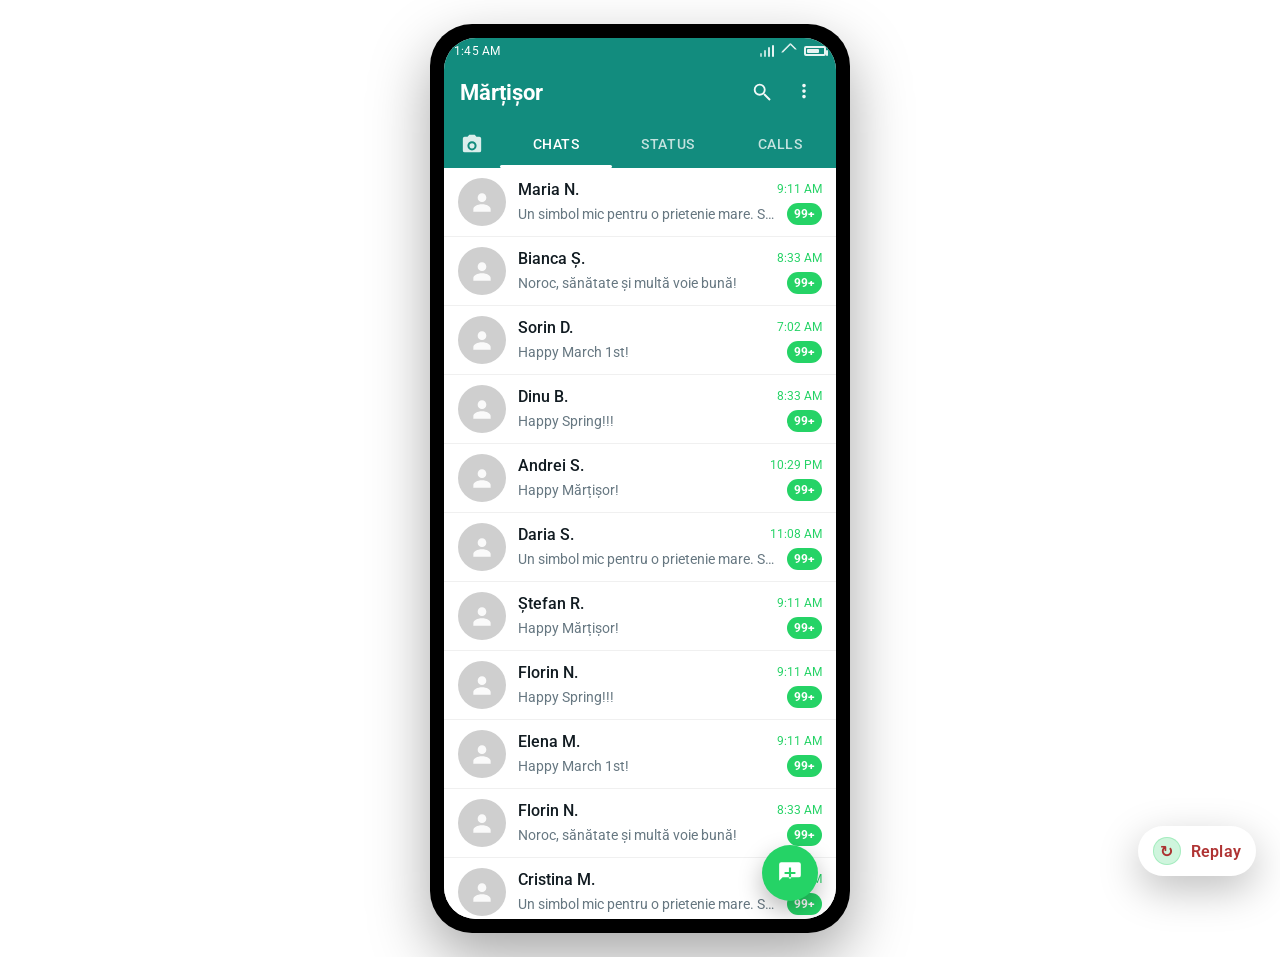
==== index.html @ 16ce92d0 "Add files via upload" ====
<!doctype html>
<html lang="en">
<head>
  <meta charset="utf-8" />
  <meta name="viewport" content="width=device-width, initial-scale=1" />
  <title>Mărțișor — WhatsApp-style mock</title>

  <link rel="preconnect" href="https://fonts.googleapis.com">
  <link rel="preconnect" href="https://fonts.gstatic.com" crossorigin>
  <link href="https://fonts.googleapis.com/css2?family=Roboto:wght@400;500;700&display=swap" rel="stylesheet">

  <link rel="stylesheet" href="styles.css" />

  <!-- Tally popup embed (RSVP) -->
  <script async src="https://tally.so/widgets/embed.js"></script>
</head>
<body>
  <div class="stage">
    <div class="phone" aria-label="Phone mock">
      <div class="app" id="app">
        <!-- LIST PAGE -->
        <section class="page page--list is-active" id="pageList" aria-label="Chat list">
          <div class="statusbar">
            <div class="statusbar__time" spellcheck="false">12:30</div>
            <div class="statusbar__icons" aria-hidden="true">
              <div class="sig">
                <span></span><span></span><span></span><span></span>
              </div>
              <div class="wifi"></div>
              <div class="battery">
                <div class="battery__level"></div>
              </div>
            </div>
          </div>

          <header class="appbar">
            <div class="appbar__title" spellcheck="false">Mărțișor</div>
            <div class="appbar__actions">
              <button class="iconbtn" type="button" aria-label="Search">
                <svg viewBox="0 0 24 24" aria-hidden="true"><path d="M15.5 14h-.79l-.28-.27A6.471 6.471 0 0 0 16 9.5 6.5 6.5 0 1 0 9.5 16a6.471 6.471 0 0 0 4.23-1.57l.27.28v.79L20 21.49 21.49 20 15.5 14Zm-6 0C7.01 14 5 11.99 5 9.5S7.01 5 9.5 5 14 7.01 14 9.5 11.99 14 9.5 14Z"/></svg>
              </button>
              <button class="iconbtn" type="button" aria-label="Menu">
                <svg viewBox="0 0 24 24" aria-hidden="true"><path d="M12 7a2 2 0 1 0 0-4 2 2 0 0 0 0 4Zm0 2a2 2 0 1 0 0 4 2 2 0 0 0 0-4Zm0 6a2 2 0 1 0 0 4 2 2 0 0 0 0-4Z"/></svg>
              </button>
            </div>
          </header>

          <nav class="tabs" aria-label="Tabs">
            <div class="tab tab--camera" aria-label="Camera">
              <svg viewBox="0 0 24 24" aria-hidden="true"><path d="M9 2 7.17 4H4a2 2 0 0 0-2 2v13a2 2 0 0 0 2 2h16a2 2 0 0 0 2-2V6a2 2 0 0 0-2-2h-3.17L15 2H9Zm3 17a5 5 0 1 1 0-10 5 5 0 0 1 0 10Zm0-2.2a2.8 2.8 0 1 0 0-5.6 2.8 2.8 0 0 0 0 5.6Z"/></svg>
            </div>
            <div class="tab is-active">
              <span spellcheck="false">CHATS</span>
            </div>
            <div class="tab">
              <span spellcheck="false">STATUS</span>
            </div>
            <div class="tab">
              <span spellcheck="false">CALLS</span>
            </div>
            <div class="tab-indicator"></div>
          </nav>

          <main class="list" id="chatList" aria-label="Chats"></main>

          <button class="fab" type="button" aria-label="New message">
            <svg viewBox="0 0 24 24" aria-hidden="true"><path d="M20 2H4a2 2 0 0 0-2 2v15.17L5.17 16H20a2 2 0 0 0 2-2V4a2 2 0 0 0-2-2Zm-9 11H7v-2h4V7h2v4h4v2h-4v4h-2v-4Z"/></svg>
          </button>
        </section>

        <!-- CHAT PAGE -->
        <section class="page page--chat" id="pageChat" aria-label="Chat view">
          <div class="statusbar statusbar--chat">
            <div class="statusbar__time" spellcheck="false">12:30</div>
            <div class="statusbar__icons" aria-hidden="true">
              <div class="sig">
                <span></span><span></span><span></span><span></span>
              </div>
              <div class="wifi"></div>
              <div class="battery">
                <div class="battery__level"></div>
              </div>
            </div>
          </div>

          <header class="chatbar">
            <button class="iconbtn iconbtn--back" id="backBtn" type="button" aria-label="Back">
              <svg viewBox="0 0 24 24" aria-hidden="true"><path d="M20 11H7.83l5.59-5.59L12 4l-8 8 8 8 1.41-1.41L7.83 13H20v-2Z"/></svg>
            </button>

            <div class="chatbar__avatar" id="chatAvatar">
              <img id="chatAvatarImg" src="images/a.jpg" alt="" />
              <div class="avatar-fallback" aria-hidden="true">
                <svg viewBox="0 0 24 24"><path d="M12 12a4 4 0 1 0-4-4 4 4 0 0 0 4 4Zm0 2c-4.42 0-8 2-8 4.5V21h16v-2.5C20 16 16.42 14 12 14Z"/></svg>
              </div>
            </div>

            <div class="chatbar__meta">
              <div class="chatbar__name" id="chatName" spellcheck="false">Hex House</div>
              <div class="chatbar__status" id="chatStatus" spellcheck="false">online</div>
            </div>

            <div class="chatbar__actions">
              <button class="iconbtn" type="button" aria-label="Video call">
                <svg viewBox="0 0 24 24" aria-hidden="true"><path d="M17 10.5V7a2 2 0 0 0-2-2H5a2 2 0 0 0-2 2v10a2 2 0 0 0 2 2h10a2 2 0 0 0 2-2v-3.5l4 4v-11l-4 4Z"/></svg>
              </button>
              <button class="iconbtn" type="button" aria-label="Call">
                <svg viewBox="0 0 24 24" aria-hidden="true"><path d="M6.62 10.79a15.05 15.05 0 0 0 6.59 6.59l2.2-2.2a1 1 0 0 1 1-.24 11.36 11.36 0 0 0 3.56.57 1 1 0 0 1 1 1V20a1 1 0 0 1-1 1A17 17 0 0 1 3 4a1 1 0 0 1 1-1h3.5a1 1 0 0 1 1 1 11.36 11.36 0 0 0 .57 3.56 1 1 0 0 1-.25 1Z"/></svg>
              </button>
              <button class="iconbtn" type="button" aria-label="Menu">
                <svg viewBox="0 0 24 24" aria-hidden="true"><path d="M12 7a2 2 0 1 0 0-4 2 2 0 0 0 0 4Zm0 2a2 2 0 1 0 0 4 2 2 0 0 0 0-4Zm0 6a2 2 0 1 0 0 4 2 2 0 0 0 0-4Z"/></svg>
              </button>
            </div>
          </header>

          <main class="chat" aria-label="Messages">
            <div class="chat__bg" aria-hidden="true"></div>

            <div class="chat__content" id="chatContent">
              <div class="daychip" spellcheck="false">TODAY</div>

              <!-- Outgoing: photo message (keep the green text + martisor gif) -->
              <div class="msg msg--outgoing">
                <div class="bubble bubble--outgoing">
                  <div class="photo">
                    <img src="images/martisor.gif" alt="Happy Mărțișor gif" onerror="this.closest('.photo').classList.add('is-missing')" />
                    <div class="photo__missing" aria-hidden="true">
                      <svg viewBox="0 0 24 24"><path d="M21 19V5a2 2 0 0 0-2-2H5a2 2 0 0 0-2 2v14a2 2 0 0 0 2 2h14a2 2 0 0 0 2-2ZM8.5 13.5 11 16.01l3.5-4.5L19 18H5l3.5-4.5Z"/></svg>
                    </div>
                  </div>
                  <div class="bubble__caption" spellcheck="false">Happy Mărțișor!</div>
                  <div class="bubble__meta">
                    <span class="bubble__time" spellcheck="false">16:40</span>
                    <span class="ticks" aria-hidden="true">
                      <svg viewBox="0 0 24 24"><path d="M1.7 12.3 0.3 13.7 6 19.4 8.8 16.6 7.4 15.2 6 16.6 1.7 12.3Zm21.7-6.6-1.4-1.4-12 12L7.4 13.7 6 15.1 10 19.1 23.4 5.7Z"/></svg>
                    </span>
                  </div>
                </div>
              </div>

              <!-- Dynamic incoming messages mount -->
              <div id="dynamicMount" aria-label="Incoming messages"></div>
            </div>
          </main>

          <footer class="composer" aria-label="Message composer">
            <button class="iconbtn composer__btn" type="button" aria-label="Emoji">
              <svg viewBox="0 0 24 24" aria-hidden="true"><path d="M12 22a10 10 0 1 0-10-10 10 10 0 0 0 10 10Zm0-18a8 8 0 1 1-8 8 8 8 0 0 1 8-8Zm-4 8a1.5 1.5 0 1 0-1.5-1.5A1.5 1.5 0 0 0 8 12Zm8 0a1.5 1.5 0 1 0-1.5-1.5A1.5 1.5 0 0 0 16 12Zm-8.4 3.2 1.4 1.4a4.95 4.95 0 0 0 7 0l1.4-1.4a6.94 6.94 0 0 1-9.8 0Z"/></svg>
            </button>

            <div class="composer__field" spellcheck="false">Type a message</div>

            <button class="iconbtn composer__btn" type="button" aria-label="Attach">
              <svg viewBox="0 0 24 24" aria-hidden="true"><path d="M16.5 6.5v9a4.5 4.5 0 1 1-9 0v-10a3 3 0 0 1 6 0v9a1.5 1.5 0 1 1-3 0V7h-2v7.5a3.5 3.5 0 1 0 7 0v-9a5 5 0 0 0-10 0v10a6.5 6.5 0 1 0 13 0v-9Z"/></svg>
            </button>

            <button class="mic" type="button" aria-label="Voice">
              <svg viewBox="0 0 24 24" aria-hidden="true"><path d="M12 14a3 3 0 0 0 3-3V5a3 3 0 0 0-6 0v6a3 3 0 0 0 3 3Zm5-3a5 5 0 0 1-10 0H5a7 7 0 0 0 6 6.92V21h2v-3.08A7 7 0 0 0 19 11Z"/></svg>
            </button>
          </footer>
        </section>
      </div>
    </div>

    <!-- Outside-the-phone control -->
    <button class="replay" id="replayBtn" type="button" aria-label="Replay animation">
      <span class="replay__icon" aria-hidden="true">↻</span>
      Replay
    </button>
  </div>

  <script src="app.js"></script>
</body>
</html>
---- styles.css ----
:root{
  --wa-green:#128C7E;
  --wa-green-dark:#0B6E63;
  --wa-accent:#25D366;
  --wa-bg:#ffffff;
  --wa-text:#111b21;
  --wa-sub:#667781;
  --wa-divider:rgba(0,0,0,.06);
  --bubble-out:#DCF8C6;
  --bubble-in:#ffffff;
  --chat-bg:#E5DDD5;
  --shadow:0 24px 60px rgba(0,0,0,.35);
}

*{box-sizing:border-box}
html,body{height:100%}
body{
  margin:0;
  font-family:Roboto, system-ui, -apple-system, Segoe UI, Arial, sans-serif;
  background:#ffffff;
  color:var(--wa-text);
}

.stage{
  min-height:100%;
  display:flex;
  align-items:center;
  justify-content:center;
  gap:24px;
  padding:24px;
  flex-wrap:wrap;
}

.panel{
  width:min(340px, 92vw);
  color:rgba(255, 255, 255, 0.92);
  font-size:14px;
  order:2;
}

.panel__card{
  background:rgba(255,255,255,.06);
  border:1px solid rgba(255,255,255,.10);
  border-radius:18px;
  padding:16px;
  box-shadow:0 18px 50px rgba(0,0,0,.25);
}

.panel__title{
  font-size:12px;
  font-weight:700;
  letter-spacing:.9px;
  text-transform:uppercase;
  opacity:.85;
  margin-bottom:12px;
}

.toggle{
  display:flex;
  align-items:center;
  gap:12px;
  cursor:pointer;
  user-select:none;
}

.toggle input{
  position:absolute;
  opacity:0;
  pointer-events:none;
}

.toggle__ui{
  width:46px;
  height:28px;
  border-radius:14px;
  background:rgba(255,255,255,.22);
  position:relative;
  flex:0 0 auto;
  box-shadow:inset 0 0 0 1px rgba(255,255,255,.08);
  transition:background 160ms ease;
}

.toggle__ui:before{
  content:"";
  position:absolute;
  top:4px;
  left:4px;
  width:20px;
  height:20px;
  border-radius:10px;
  background:#000000;
  box-shadow:0 4px 10px rgba(0,0,0,.25);
  transition:transform 160ms ease;
}

.toggle input:checked + .toggle__ui{
  background:var(--wa-accent);
}

.toggle input:checked + .toggle__ui:before{
  transform:translateX(18px);
}

.toggle__text{
  line-height:1.25;
  color:rgba(111, 111, 111, 0.92);
}

.panel__hint{
  margin-top:10px;
  font-size:12px;
  color:rgba(255,255,255,.65);
  line-height:1.35;
}

.phone{
  width:min(420px, 92vw);
  aspect-ratio: 390 / 844;
  height:auto;
  border-radius:42px;
  background:#000;
  box-shadow:var(--shadow);
  padding:14px;
  position:relative;
  order:1;
}

.app{
  position:relative;
  width:100%;
  height:100%;
  border-radius:32px;
  overflow:hidden;
  background:var(--wa-bg);
}

.page{
  position:absolute;
  inset:0;
  display:flex;
  flex-direction:column;
  will-change:transform;
  transition:transform 520ms cubic-bezier(.2,.8,.2,1);
}
.page--list{ transform:translateX(0); }
.page--chat{ transform:translateX(100%); }

.app.show-chat .page--list{ transform:translateX(-100%); }
.app.show-chat .page--chat{ transform:translateX(0); }

.statusbar{
  height:26px;
  padding:0 10px;
  display:flex;
  align-items:center;
  justify-content:space-between;
  background:var(--wa-green);
  color:#fff;
  font-size:12px;
  letter-spacing:.2px;
}
.statusbar__icons{
  display:flex;
  align-items:center;
  gap:8px;
}

.sig{ display:flex; align-items:flex-end; gap:2px; height:12px;}
.sig span{
  width:2px; background:rgba(255,255,255,.9); border-radius:1px;
}
.sig span:nth-child(1){height:4px; opacity:.7}
.sig span:nth-child(2){height:7px; opacity:.8}
.sig span:nth-child(3){height:10px; opacity:.9}
.sig span:nth-child(4){height:12px;}

.wifi{
  width:14px; height:10px;
  border:2px solid rgba(255,255,255,.9);
  border-bottom-color:transparent;
  border-left-color:transparent;
  transform:rotate(-45deg);
  border-radius:2px;
  opacity:.9;
}

.battery{
  width:22px; height:10px;
  border:2px solid rgba(255,255,255,.9);
  border-radius:2px;
  position:relative;
}
.battery:after{
  content:"";
  position:absolute;
  right:-4px; top:2px;
  width:2px; height:6px;
  background:rgba(255,255,255,.9);
  border-radius:1px;
}
.battery__level{
  position:absolute;
  inset:1px 5px 1px 1px;
  background:rgba(255,255,255,.9);
  border-radius:1px;
}

.appbar{
  height:56px;
  background:var(--wa-green);
  color:#fff;
  padding:0 12px 0 16px;
  display:flex;
  align-items:center;
  justify-content:space-between;
}
.appbar__title{
  font-size:22px;
  font-weight:700;
}
.appbar__actions{
  display:flex;
  gap:2px;
}

.iconbtn{
  width:40px; height:40px;
  border:0;
  background:transparent;
  color:#fff;
  display:grid;
  place-items:center;
  border-radius:20px;
  cursor:pointer;
}
.iconbtn svg{ width:22px; height:22px; fill:rgba(255,255,255,.95); }
.iconbtn:active{ background:rgba(255,255,255,.14); }

.tabs{
  position:relative;
  height:48px;
  background:var(--wa-green);
  color:rgba(255,255,255,.75);
  display:flex;
  align-items:center;
  font-size:14px;
  font-weight:500;
  letter-spacing:.6px;
}
.tab{
  flex:1;
  display:flex;
  align-items:center;
  justify-content:center;
  text-transform:uppercase;
  height:100%;
}
.tab--camera{
  flex:0 0 56px;
}
.tab--camera svg{ width:22px; height:22px; fill:rgba(255,255,255,.85); }
.tab.is-active{ color:#fff; }
.tab-indicator{
  position:absolute;
  left:56px;
  bottom:0;
  height:3px;
  width:calc((100% - 56px) / 3);
  background:#fff;
  border-radius:2px;
}

.list{
  flex:1;
  overflow:auto;
  background:#fff;
  padding-bottom:88px;
}

.row{
  display:flex;
  align-items:center;
  padding:10px 14px;
  gap:12px;
  cursor:pointer;
  user-select:none;
}
.row + .row{ border-top:1px solid var(--wa-divider); }

.row.is-entering{
  opacity:0;
  transform:translateY(-16px);
}
.row.is-entered{
  opacity:1;
  transform:translateY(0);
  transition:opacity 260ms ease, transform 260ms ease;
}
.row.is-selected{
  background:rgba(37,211,102,.10);
}

.avatar{
  width:48px;
  height:48px;
  position:relative;
  border-radius:50%;
  overflow:hidden;
  flex:0 0 48px;
  background:#cfcfcf;
}
.avatar img{
  width:100%; height:100%;
  object-fit:cover;
  border-radius:50%;
  display:block;
}
.avatar .avatar-fallback{
  position:absolute; inset:0;
  display:none;
  align-items:center;
  justify-content:center;
}
.avatar .avatar-fallback svg{
  width:26px; height:26px;
  fill:rgba(255,255,255,.9);
}
.avatar.is-missing img{ display:none; }
.avatar.is-missing .avatar-fallback{ display:flex; }

.row__main{
  flex:1;
  min-width:0;
  display:flex;
  flex-direction:column;
  gap:4px;
}
.row__top{
  display:flex;
  align-items:center;
  justify-content:space-between;
  gap:10px;
}
.row__name{
  font-size:16px;
  font-weight:500;
  white-space:nowrap;
  overflow:hidden;
  text-overflow:ellipsis;
}
.row__time{
  font-size:12px;
  color:var(--wa-accent);
  flex:0 0 auto;
}
.row__bottom{
  display:flex;
  align-items:center;
  justify-content:space-between;
  gap:10px;
}
.row__preview{
  font-size:14px;
  color:var(--wa-sub);
  white-space:nowrap;
  overflow:hidden;
  text-overflow:ellipsis;
}
.row__meta{
  display:flex;
  align-items:center;
  gap:6px;
  flex:0 0 auto;
}
.badge{
  background:var(--wa-accent);
  color:#fff;
  font-size:12px;
  font-weight:700;
  padding:0 7px;
  min-width:22px;
  height:22px;
  border-radius:11px;
  display:grid;
  place-items:center;
}
.pin{
  width:16px; height:16px;
  fill:rgba(0,0,0,.35);
}

.fab{
  position:absolute;
  right:18px;
  bottom:18px;
  width:56px; height:56px;
  border-radius:28px;
  border:0;
  background:var(--wa-accent);
  box-shadow:0 10px 24px rgba(0,0,0,.28);
  display:grid;
  place-items:center;
  cursor:pointer;
}
.fab svg{ width:26px; height:26px; fill:#fff; }

.chatbar{
  height:56px;
  background:var(--wa-green);
  color:#fff;
  display:flex;
  align-items:center;
  padding:0 8px;
  gap:10px;
}
.iconbtn--back{ width:44px; }
.chatbar__avatar{
  width:36px; height:36px;
  border-radius:50%;
  overflow:hidden;
  position:relative;
  background:#cfcfcf;
  flex:0 0 36px;
}
.chatbar__avatar img{ width:100%; height:100%; object-fit:cover; display:block; }
.chatbar__avatar .avatar-fallback{
  position:absolute; inset:0;
  display:none;
  align-items:center;
  justify-content:center;
}
.chatbar__avatar .avatar-fallback svg{ width:20px; height:20px; fill:rgba(255,255,255,.9); }
.chatbar__avatar.is-missing img{ display:none; }
.chatbar__avatar.is-missing .avatar-fallback{ display:flex; }

.chatbar__meta{
  min-width:0;
  flex:1;
  display:flex;
  flex-direction:column;
  gap:2px;
}
.chatbar__name{
  font-size:16px;
  font-weight:500;
  white-space:nowrap;
  overflow:hidden;
  text-overflow:ellipsis;
}
.chatbar__status{
  font-size:12px;
  opacity:.85;
  white-space:nowrap;
  overflow:hidden;
  text-overflow:ellipsis;
}
.chatbar__actions{
  display:flex;
  gap:2px;
}

.chat{
  flex:1;
  position:relative;
  overflow:auto;
  background:var(--chat-bg);
}
.chat__bg{
  position:absolute;
  inset:0;
  background:
    radial-gradient(circle at 20% 20%, rgba(255,255,255,.22) 0 2px, transparent 2px 24px),
    radial-gradient(circle at 80% 40%, rgba(255,255,255,.18) 0 2px, transparent 2px 26px),
    radial-gradient(circle at 40% 80%, rgba(255,255,255,.20) 0 2px, transparent 2px 22px),
    linear-gradient(0deg, rgba(0,0,0,.03), rgba(0,0,0,.03));
  background-size: 120px 120px, 140px 140px, 110px 110px, 100% 100%;
  opacity:.55;
  pointer-events:none;
}
.chat__content{
  position:relative;
  padding:12px 10px 96px;
}

.daychip{
  margin:8px auto 14px;
  width:max-content;
  padding:4px 10px;
  border-radius:8px;
  font-size:12px;
  background:rgba(255,255,255,.65);
  color:#3b4a54;
  box-shadow:0 1px 0 rgba(0,0,0,.06);
}

.msg{
  display:flex;
  margin:8px 0;
}
.msg--incoming{ justify-content:flex-start; }
.msg--outgoing{ justify-content:flex-end; }

.bubble{
  max-width:min(78%, 310px);
  padding:8px 10px 6px;
  border-radius:10px;
  position:relative;
  box-shadow:0 1px 0 rgba(0,0,0,.08);
}
.bubble--incoming{
  background:var(--bubble-in);
  border-top-left-radius:2px;
}
.bubble--outgoing{
  background:var(--bubble-out);
  border-top-right-radius:2px;
}
.bubble--incoming:before{
  content:"";
  position:absolute;
  left:-6px;
  top:0;
  width:0;height:0;
  border-top:10px solid var(--bubble-in);
  border-right:10px solid transparent;
}
.bubble--outgoing:before{
  content:"";
  position:absolute;
  right:-6px;
  top:0;
  width:0;height:0;
  border-top:10px solid var(--bubble-out);
  border-left:10px solid transparent;
}

.photo{
  width:240px;
  max-width:100%;
  border-radius:8px;
  overflow:hidden;
  background:#d7d7d7;
  position:relative;
}
.photo img{ width:100%; height:auto; display:block; }
.photo__missing{
  position:absolute;
  inset:0;
  display:none;
  align-items:center;
  justify-content:center;
}
.photo__missing svg{ width:38px; height:38px; fill:rgba(255,255,255,.9); }
.photo.is-missing img{ display:none; }
.photo.is-missing .photo__missing{ display:flex; }

.bubble__caption{
  margin-top:6px;
  font-size:14px;
  color:#111b21;
  line-height:1.25;
}
.bubble__text{
  font-size:14px;
  color:#111b21;
  line-height:1.3;
  white-space:pre-wrap;
}
/* RSVP button (Tally popup trigger) */
.rsvp-link{
  appearance:none;
  border:0;
  background:transparent;
  padding:0;
  margin:0;
  font:inherit;
  font-weight:700;
  color:var(--wa-accent);
  cursor:pointer;
  text-decoration:underline;
  text-underline-offset:2px;
}
.rsvp-link:active{
  opacity:.7;
}
.rsvp-link:visited{
  color:var(--wa-accent);
}
.rsvp-link:focus-visible{
  outline:2px solid rgba(37,211,102,.35);
  outline-offset:2px;
  border-radius:6px;
}

.bubble__text strong{
  font-weight:700;
}

.bubble--typing{
  padding:10px 12px;
  border-radius:10px;
  width:max-content;
}

.typing{
  display:flex;
  align-items:center;
  gap:4px;
  height:10px;
}

.typing span{
  width:6px;
  height:6px;
  border-radius:50%;
  background:rgba(17,27,33,.35);
  animation:typingBounce 1s infinite ease-in-out;
}

.typing span:nth-child(2){
  animation-delay:.12s;
}

.typing span:nth-child(3){
  animation-delay:.24s;
}

@keyframes typingBounce{
  0%, 60%, 100%{
    transform:translateY(0);
    opacity:.45;
  }
  30%{
    transform:translateY(-3px);
    opacity:1;
  }
}
.bubble__meta{
  margin-top:4px;
  display:flex;
  align-items:center;
  justify-content:flex-end;
  gap:6px;
  font-size:11px;
  color:rgba(17,27,33,.55);
}
.bubble__time{ white-space:nowrap; }
.ticks svg{ width:18px; height:18px; fill:rgba(17,27,33,.45); }

.composer{
  position:absolute;
  left:0; right:0; bottom:0;
  padding:8px 8px 10px;
  background:rgba(240,240,240,.98);
  display:flex;
  align-items:flex-end;
  gap:6px;
  border-top:1px solid rgba(0,0,0,.06);
}
.composer__btn svg{ fill:rgba(17,27,33,.55); }
.composer__field{
  flex:1;
  background:#fff;
  border-radius:22px;
  padding:10px 12px;
  min-height:40px;
  font-size:14px;
  color:rgba(17,27,33,.55);
  display:flex;
  align-items:center;
}

.mic{
  width:46px; height:46px;
  border-radius:23px;
  border:0;
  background:var(--wa-green);
  display:grid;
  place-items:center;
  cursor:pointer;
}
.mic svg{ width:22px; height:22px; fill:#fff; }


@media (prefers-reduced-motion: reduce){
  .page{ transition:none; }
  .row.is-entered{ transition:none; }
}


/* Outside-the-phone replay button */
.replay{
  appearance:none;
  border:1px solid rgba(255,255,255,.16);
  background:rgba(255,255,255,.08);
  color:rgba(168, 34, 34, 0.92);
  border-radius:999px;
  padding:10px 14px;
  font:inherit;
  font-weight:600;
  letter-spacing:.2px;
  display:flex;
  align-items:center;
  gap:10px;
  cursor:pointer;
  box-shadow:0 14px 40px rgba(0,0,0,.25);
  order:3;
}
.replay:hover{ background:rgba(255,255,255,.12); }
.replay:active{ transform:translateY(1px); }

.replay__icon{
  width:28px;
  height:28px;
  border-radius:14px;
  display:grid;
  place-items:center;
  background:rgba(37,211,102,.22);
  box-shadow:inset 0 0 0 1px rgba(37,211,102,.25);
}

/* Pin controls to the right edge */
.panel{
  position: fixed;
  right: 24px;
  top: 24px;
  order: initial;      /* no longer relevant once fixed */
  width: min(340px, 92vw);
  z-index: 20;
}

/* Pin replay button to the right edge (bottom) */
.replay{
  position: fixed;
  right: 24px;
  bottom: 24px;
  order: initial;      /* no longer relevant once fixed */
  z-index: 20;
}
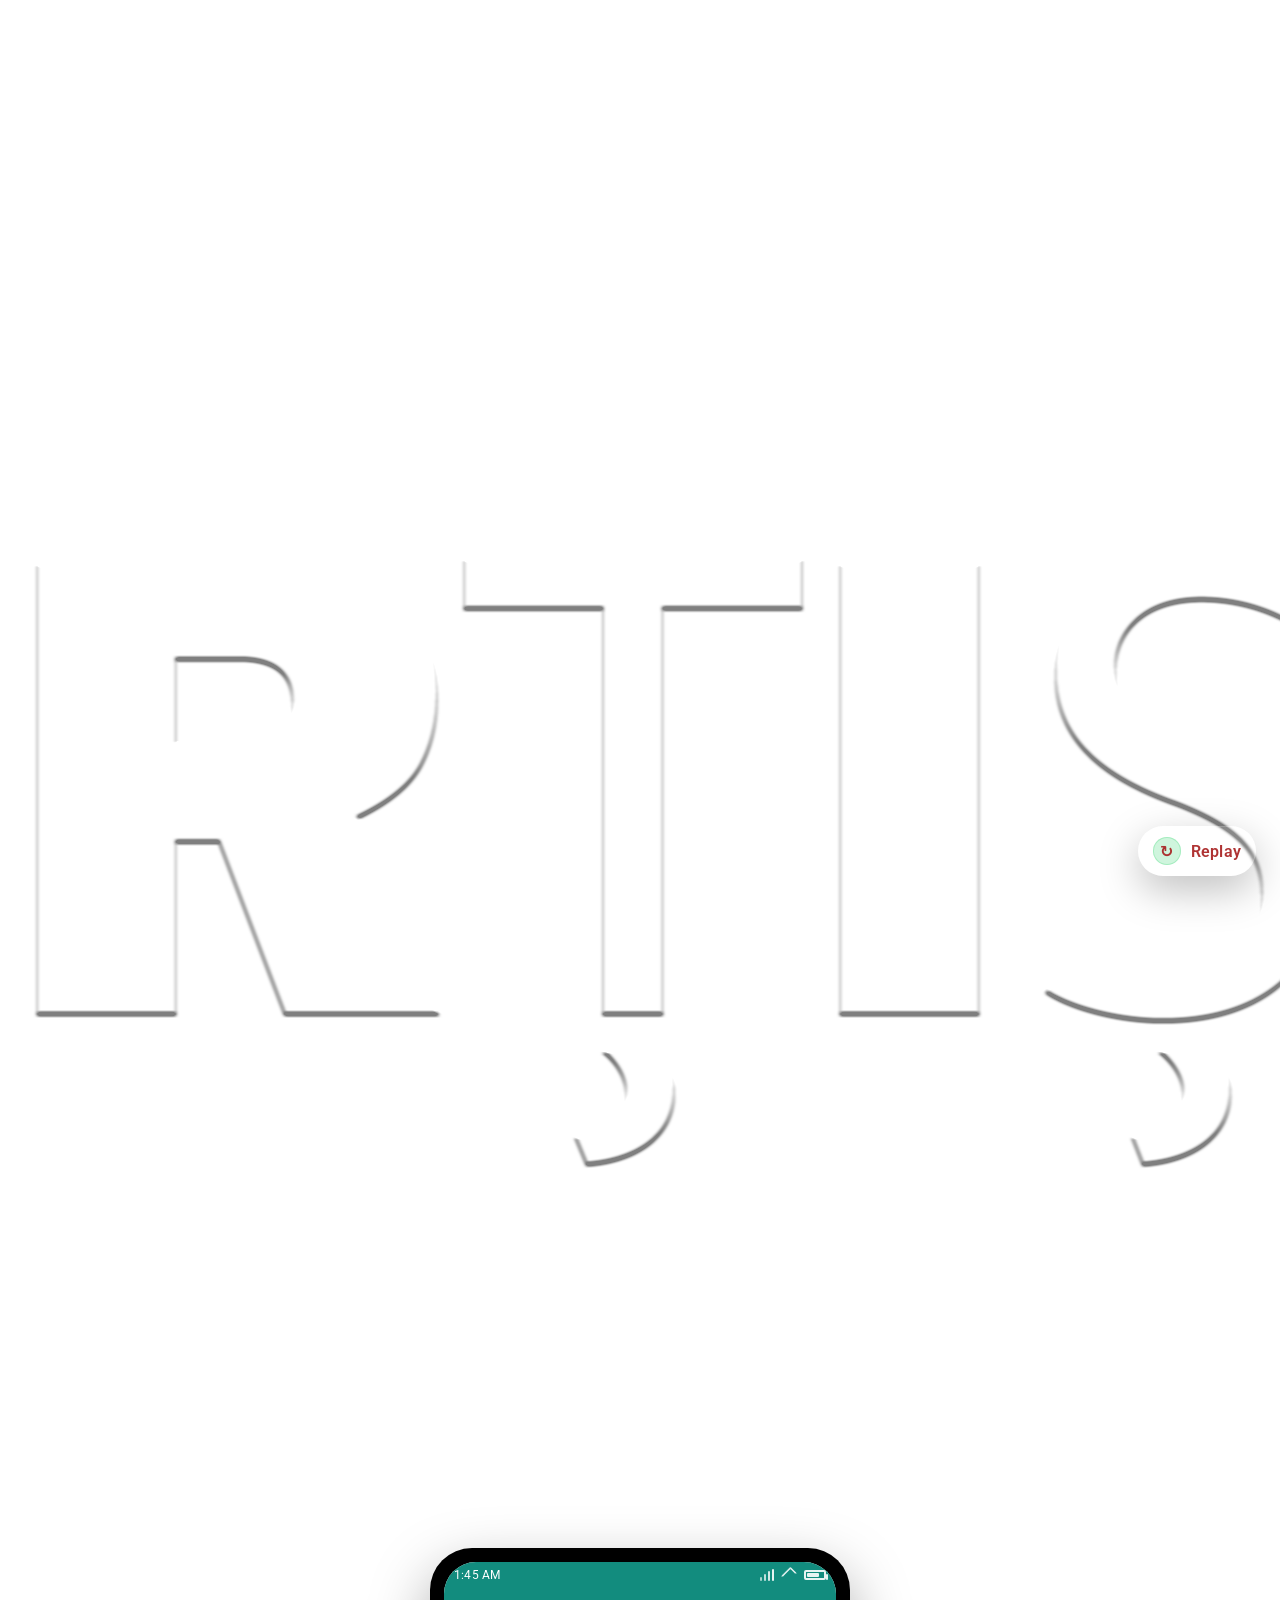
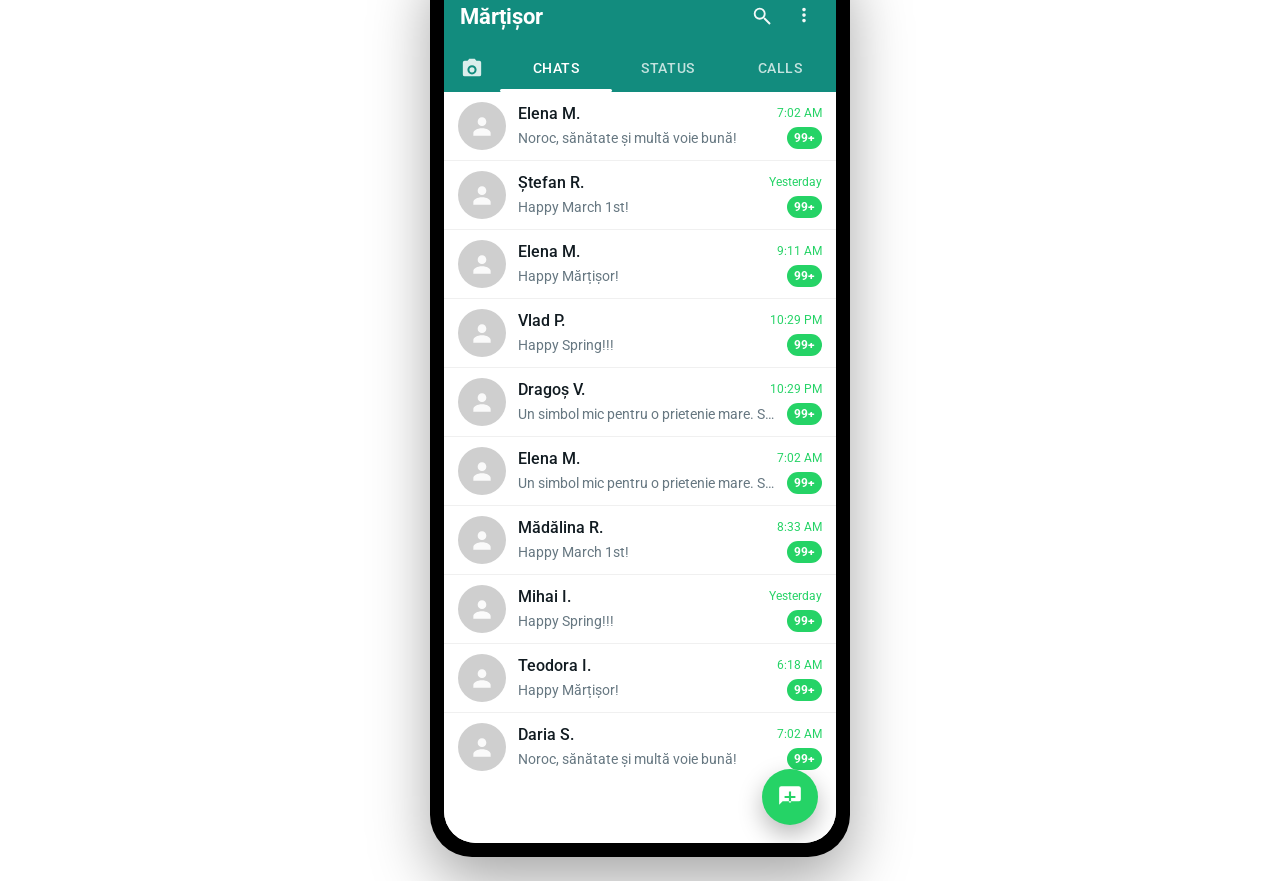
==== commit 6e2c92cb: "Update index.html" ====
--- a/index.html
+++ b/index.html
@@ -3,7 +3,7 @@
 <head>
   <meta charset="utf-8" />
   <meta name="viewport" content="width=device-width, initial-scale=1" />
-  <title>Mărțișor — WhatsApp-style mock</title>
+  <title>Mărțișor — Event</title>
 
   <link rel="preconnect" href="https://fonts.googleapis.com">
   <link rel="preconnect" href="https://fonts.gstatic.com" crossorigin>
@@ -11,11 +11,15 @@
 
   <link rel="stylesheet" href="styles.css" />
 
-  <!-- Tally popup embed (RSVP) -->
+  <!-- Tally (needed for RSVP popup + embedded form dynamic height) -->
   <script async src="https://tally.so/widgets/embed.js"></script>
 </head>
 <body>
   <div class="stage">
+    <!-- Outside the phone (desktop left / mobile top) -->
+    <img class="event-logo" src="images/martisor-word.png" alt="Mărtișor" />
+
+  <div class="phone-scale">
     <div class="phone" aria-label="Phone mock">
       <div class="app" id="app">
         <!-- LIST PAGE -->
@@ -50,13 +54,13 @@
               <svg viewBox="0 0 24 24" aria-hidden="true"><path d="M9 2 7.17 4H4a2 2 0 0 0-2 2v13a2 2 0 0 0 2 2h16a2 2 0 0 0 2-2V6a2 2 0 0 0-2-2h-3.17L15 2H9Zm3 17a5 5 0 1 1 0-10 5 5 0 0 1 0 10Zm0-2.2a2.8 2.8 0 1 0 0-5.6 2.8 2.8 0 0 0 0 5.6Z"/></svg>
             </div>
             <div class="tab is-active">
-              <span spellcheck="false">CHATS</span>
+              <span class="" spellcheck="false">CHATS</span>
             </div>
             <div class="tab">
-              <span spellcheck="false">STATUS</span>
+              <span class="" spellcheck="false">STATUS</span>
             </div>
             <div class="tab">
-              <span spellcheck="false">CALLS</span>
+              <span class="" spellcheck="false">CALLS</span>
             </div>
             <div class="tab-indicator"></div>
           </nav>
@@ -96,7 +100,7 @@
             </div>
 
             <div class="chatbar__meta">
-              <div class="chatbar__name" id="chatName" spellcheck="false">Hex House</div>
+              <div class="chatbar__name" id="chatName" spellcheck="false">Event Details</div>
               <div class="chatbar__status" id="chatStatus" spellcheck="false">online</div>
             </div>
 
@@ -118,26 +122,6 @@
 
             <div class="chat__content" id="chatContent">
               <div class="daychip" spellcheck="false">TODAY</div>
-
-              <!-- Outgoing: photo message (keep the green text + martisor gif) -->
-              <div class="msg msg--outgoing">
-                <div class="bubble bubble--outgoing">
-                  <div class="photo">
-                    <img src="images/martisor.gif" alt="Happy Mărțișor gif" onerror="this.closest('.photo').classList.add('is-missing')" />
-                    <div class="photo__missing" aria-hidden="true">
-                      <svg viewBox="0 0 24 24"><path d="M21 19V5a2 2 0 0 0-2-2H5a2 2 0 0 0-2 2v14a2 2 0 0 0 2 2h14a2 2 0 0 0 2-2ZM8.5 13.5 11 16.01l3.5-4.5L19 18H5l3.5-4.5Z"/></svg>
-                    </div>
-                  </div>
-                  <div class="bubble__caption" spellcheck="false">Happy Mărțișor!</div>
-                  <div class="bubble__meta">
-                    <span class="bubble__time" spellcheck="false">16:40</span>
-                    <span class="ticks" aria-hidden="true">
-                      <svg viewBox="0 0 24 24"><path d="M1.7 12.3 0.3 13.7 6 19.4 8.8 16.6 7.4 15.2 6 16.6 1.7 12.3Zm21.7-6.6-1.4-1.4-12 12L7.4 13.7 6 15.1 10 19.1 23.4 5.7Z"/></svg>
-                    </span>
-                  </div>
-                </div>
-              </div>
-
               <!-- Dynamic incoming messages mount -->
               <div id="dynamicMount" aria-label="Incoming messages"></div>
             </div>
@@ -161,12 +145,14 @@
         </section>
       </div>
     </div>
+  </div>
 
     <!-- Outside-the-phone control -->
     <button class="replay" id="replayBtn" type="button" aria-label="Replay animation">
       <span class="replay__icon" aria-hidden="true">↻</span>
       Replay
     </button>
+
   </div>
 
   <script src="app.js"></script>
